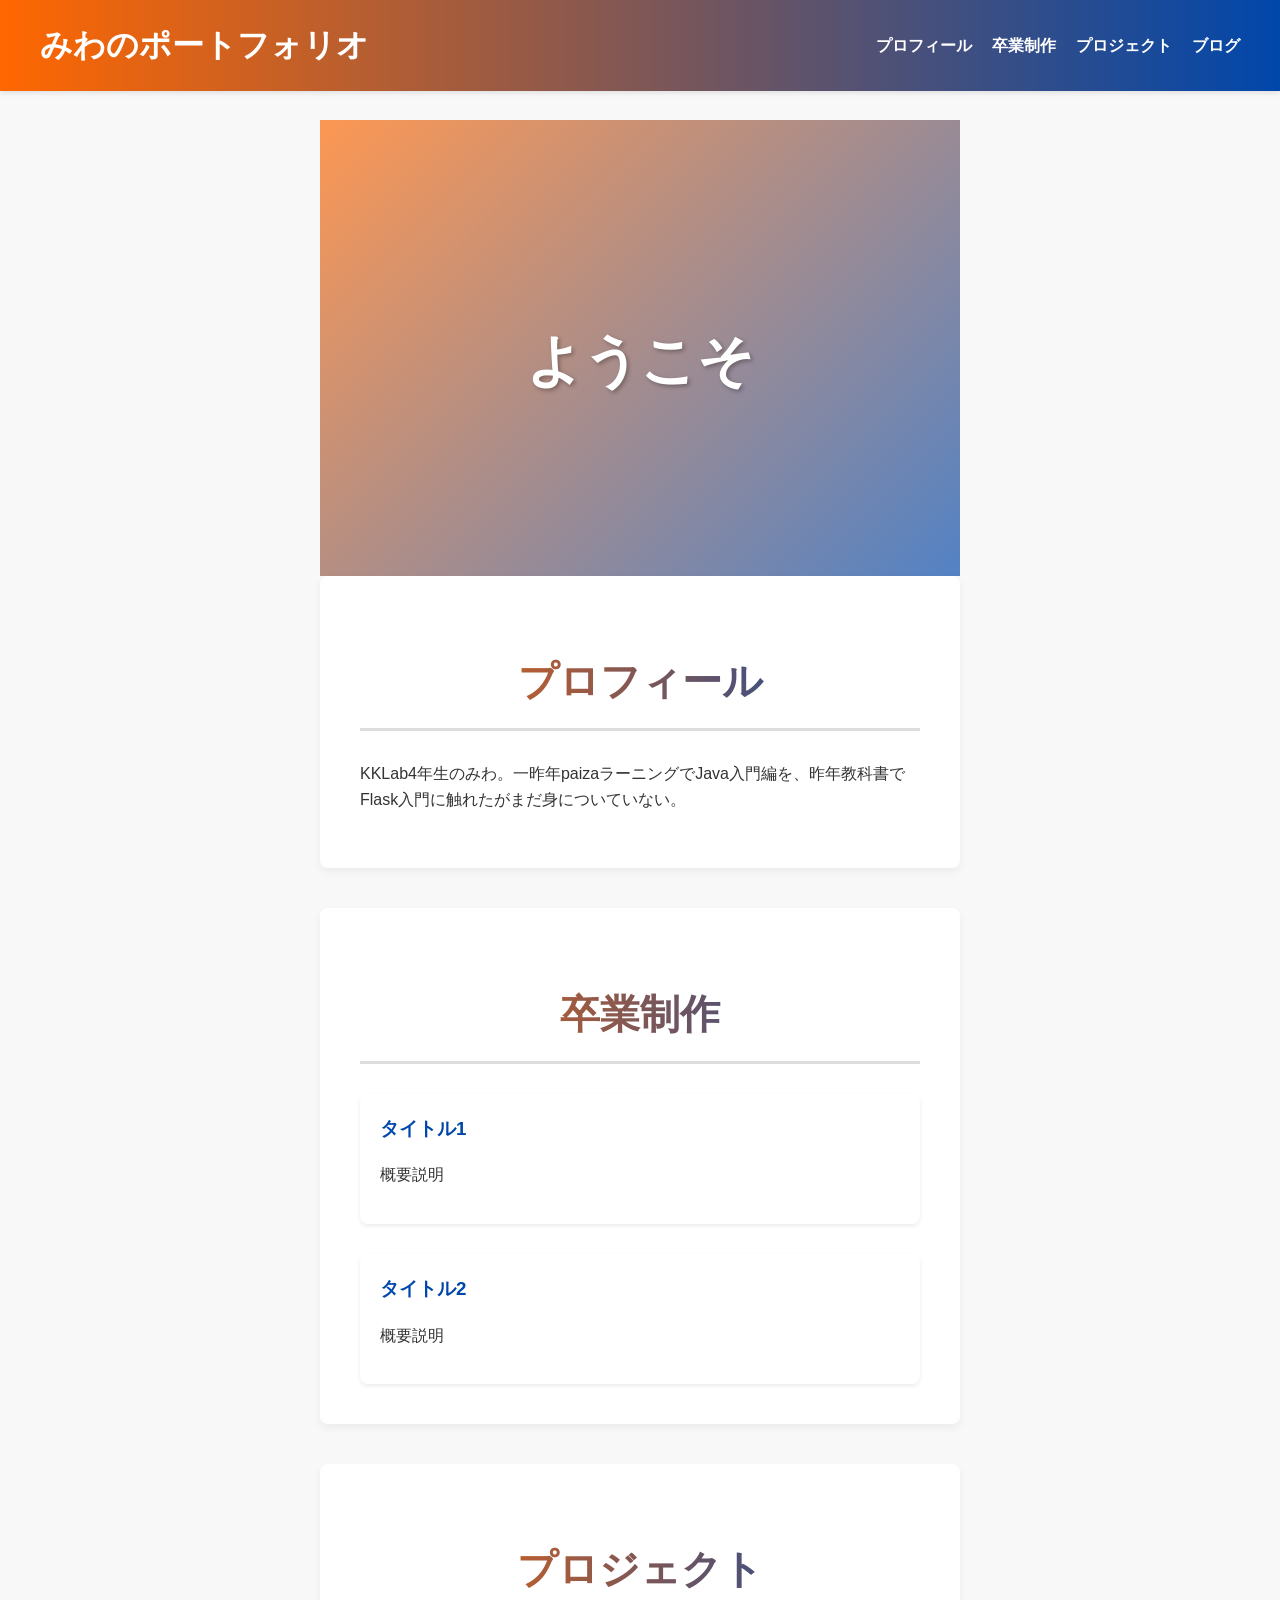
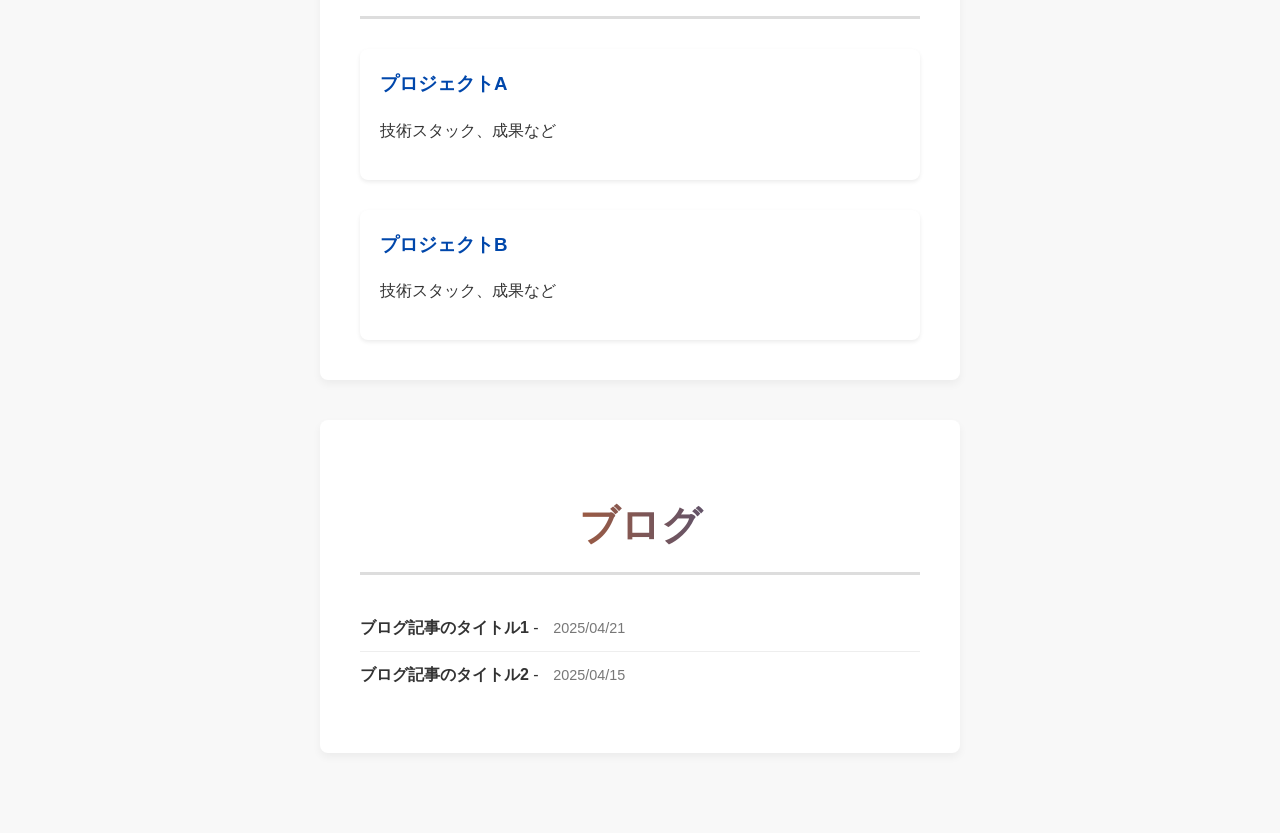
==== index.html @ 7475e679 "commit" ====
<!DOCTYPE html>
<html lang="ja">
<head>
    <meta charset="UTF-8">
    <meta name="viewport" content="width=device-width, initial-scale=1.0">
    <title>ポートフォリオ</title>
    <link rel="stylesheet" href="style.css">
</head>
<body>
    <header>
        <div class="header-inner">
            <h1>みわのポートフォリオ</h1>
            <nav>
                <ul>
                    <li><a href="#profile">プロフィール</a></li>
                    <li><a href="#graduation">卒業制作</a></li>
                    <li><a href="#projects">プロジェクト</a></li>
                    <li><a href="#blog">ブログ</a></li>
                </ul>
            </nav>
        </div>
    </header>

    <main>
        <section id="hero">
            <div class="hero-content">
                <h1>ようこそ</h1>
                <p></p>
            </div>
            <div class="hero-overlay"></div>
        </section>

        <section id="profile" class="content-section">
            <h2>プロフィール</h2>
            <div class="profile-content">
                <p>KKLab4年生のみわ。一昨年paizaラーニングでJava入門編を、昨年教科書でFlask入門に触れたがまだ身についていない。</p>
                </div>
        </section>

        <section id="graduation" class="content-section">
            <h2>卒業制作</h2>
            <div class="graduation-content grid-layout">
                <div class="card">
                    <h3>タイトル1</h3>
                    <p>概要説明</p>
                    </div>
                <div class="card">
                    <h3>タイトル2</h3>
                    <p>概要説明</p>
                    </div>
                </div>
        </section>

        <section id="projects" class="content-section">
            <h2>プロジェクト</h2>
            <div class="projects-content grid-layout">
                <div class="card">
                    <h3>プロジェクトA</h3>
                    <p>技術スタック、成果など</p>
                    </div>
                <div class="card">
                    <h3>プロジェクトB</h3>
                    <p>技術スタック、成果など</p>
                    </div>
                </div>
        </section>

        <section id="blog" class="content-section">
            <h2>ブログ</h2>
            <div class="blog-content list-layout">
                <ul>
                    <li><a href="#">ブログ記事のタイトル1</a> - <span class="date">2025/04/21</span></li>
                    <li><a href="#">ブログ記事のタイトル2</a> - <span class="date">2025/04/15</span></li>
                    </ul>
            </div>
        </section>
    </main>

    <script src="script.js"></script>
</body>
</html>
---- style.css ----
body {
    font-family: 'Segoe UI', Tahoma, Geneva, Verdana, sans-serif;
    margin: 0;
    padding: 0;
    background-color: #f8f8f8;
    color: #333;
    line-height: 1.6;
    overflow-x: hidden; /* 横スクロールを防止 */
}

/* ヘッダー */
header {
    background: linear-gradient(to right, #FF6700, #0047AB);
    color: white;
    padding: 20px 0;
    position: fixed; /* スクロールしても固定 */
    top: 0;
    left: 0;
    width: 100%;
    z-index: 100;
    box-shadow: 0 2px 5px rgba(0, 0, 0, 0.1);
}

.header-inner {
    display: flex;
    justify-content: space-between;
    align-items: center;
    max-width: 1200px;
    margin: 0 auto;
    padding: 0 20px;
}

header h1 {
    margin: 0;
    font-size: 2em;
}

header nav ul {
    list-style: none;
    padding: 0;
    margin: 0;
    display: flex;
}

header nav ul li {
    margin-left: 20px;
}

header nav ul li a {
    color: white;
    text-decoration: none;
    font-weight: bold;
    transition: color 0.3s ease;
}

header nav ul li a:hover {
    color: #eee;
}

/* メインコンテンツ */
main {
    margin-top: 80px; /* ヘッダーの高さ分だけmarginを取る */
    padding: 40px 20px;
    max-width: 1200px;
    margin: 80px auto 0;
}

.content-section {
    background-color: white;
    padding: 40px;
    margin-bottom: 40px;
    border-radius: 8px;
    box-shadow: 0 4px 8px rgba(0, 0, 0, 0.05);
    opacity: 0;
    transform: translateY(20px);
    transition: opacity 0.6s ease-out, transform 0.6s ease-out;
}

.content-section.active {
    opacity: 1;
    transform: translateY(0);
}

.content-section h2 {
    color: #333;
    font-size: 2.5em;
    border-bottom: 3px solid #ddd;
    padding-bottom: 15px;
    margin-bottom: 30px;
    text-align: center;
}

@media (min-width: 768px) { /* PCなどの比較的大きな画面 */
    main {
        padding-left: 25%; /* 左端から25%の位置にコンテンツ開始 */
        padding-right: 25%; /* 右端まで75%の位置でコンテンツ終了 */
    }
}

.content-section h2 {
    color: transparent; /* テキストを透明に */
    background: linear-gradient(to right, #FF6700, #0047AB);
    -webkit-background-clip: text; /* 背景をテキストの形にクリップ (WebKit系ブラウザ) */
    background-clip: text; /* 背景をテキストの形にクリップ (標準) */
    font-size: 2.5em;
    border-bottom: 3px solid #ddd;
    padding-bottom: 15px;
    margin-bottom: 30px;
    text-align: center;
}

/* ヒーローセクション */
#hero {
    background: linear-gradient(135deg, #FF6700aa, #0047ABaa); /* 半透明のグラデーション */
    color: white;
    text-align: center;
    padding: 150px 20px;
    position: relative;
    overflow: hidden;
}

.hero-content {
    position: relative;
    z-index: 1;
}

.hero-content h1 {
    font-size: 3.5em;
    margin-bottom: 20px;
    text-shadow: 2px 2px 4px rgba(0, 0, 0, 0.3);
}

.hero-content p {
    font-size: 1.2em;
    text-shadow: 1px 1px 2px rgba(0, 0, 0, 0.3);
}

.hero-overlay {
    position: absolute;
    top: 0;
    left: 0;
    width: 100%;
    height: 100%;
    background: url('hero-background.jpg') center/cover no-repeat; /* 背景画像を設定 */
    opacity: 0.3; /* 背景の透明度 */
    animation: pulse 5s infinite alternate; /* アニメーション */
}

@keyframes pulse {
    0% { opacity: 0.3; transform: scale(1); }
    100% { opacity: 0.5; transform: scale(1.05); }
}

/* グリッドレイアウト (卒業制作、プロジェクト) */
.grid-layout {
    display: grid;
    grid-template-columns: repeat(auto-fit, minmax(300px, 1fr));
    gap: 30px;
}

.card {
    background-color: #fff;
    padding: 20px;
    border-radius: 8px;
    box-shadow: 0 2px 4px rgba(0, 0, 0, 0.08);
    transition: transform 0.3s ease-in-out;
}

.card:hover {
    transform: translateY(-5px);
}

.card h3 {
    margin-top: 0;
    color: #0047AB;
}

/* リストレイアウト (ブログ) */
.list-layout ul {
    list-style: none;
    padding: 0;
}

.list-layout li {
    padding: 10px 0;
    border-bottom: 1px solid #eee;
}

.list-layout li:last-child {
    border-bottom: none;
}

.list-layout li a {
    color: #333;
    text-decoration: none;
    font-weight: bold;
    transition: color 0.3s ease;
}

.list-layout li a:hover {
    color: #FF6700;
}

.list-layout .date {
    color: #777;
    font-size: 0.9em;
    margin-left: 10px;
}
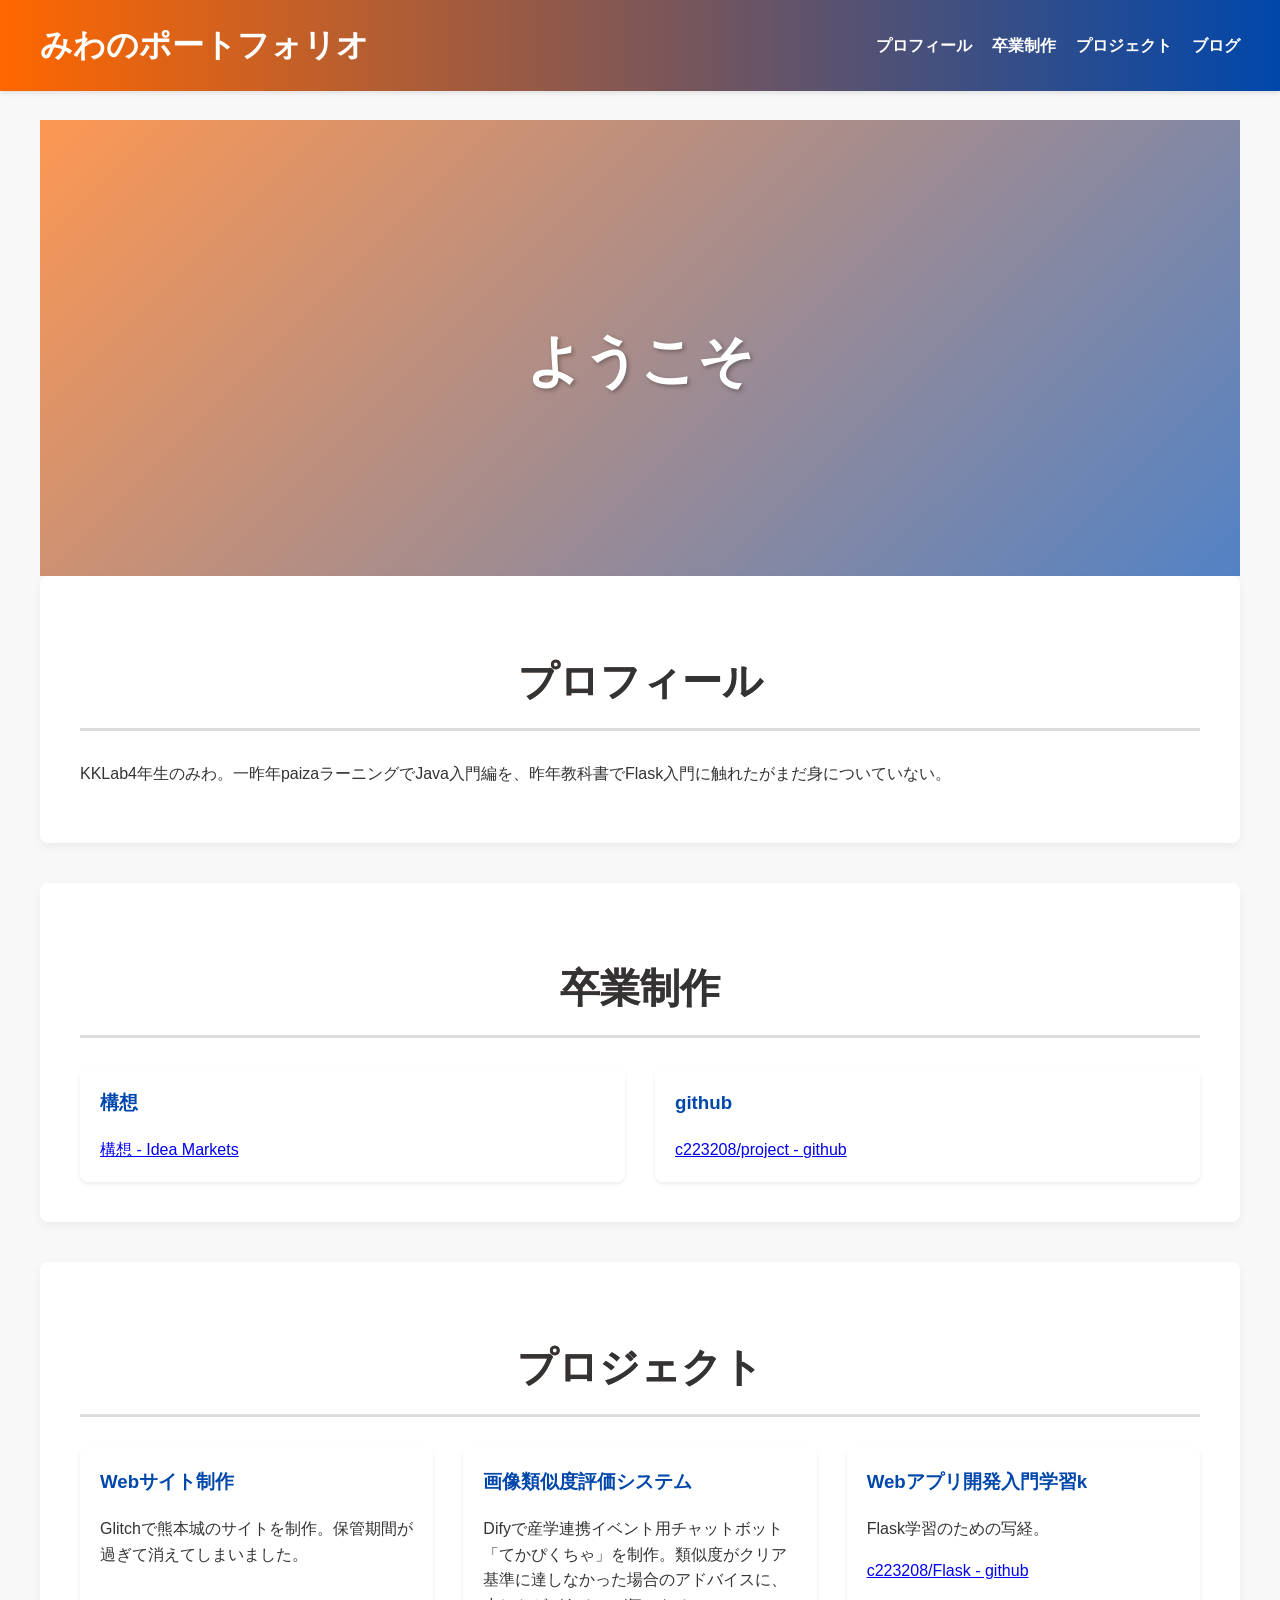
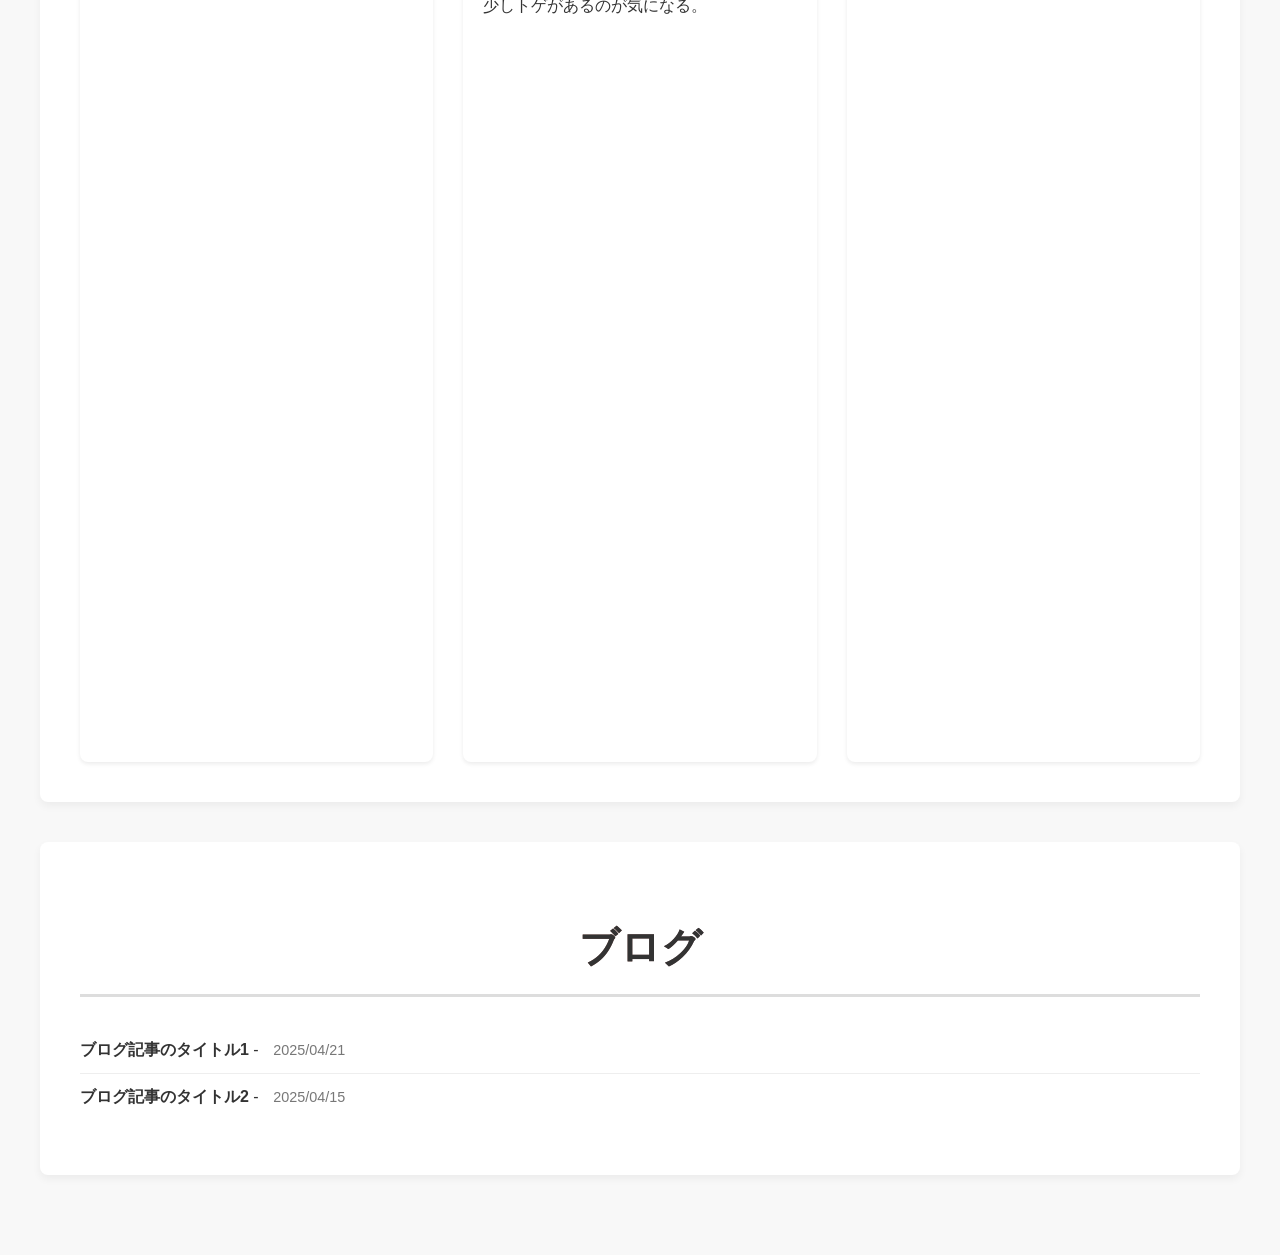
==== commit 820d497b: "commit" ====
--- a/index.html
+++ b/index.html
@@ -41,12 +41,12 @@
             <h2>卒業制作</h2>
             <div class="graduation-content grid-layout">
                 <div class="card">
-                    <h3>タイトル1</h3>
-                    <p>概要説明</p>
+                    <h3>構想</h3>
+                    <a href="https://ideamarkets.info/archives/2006">構想 - Idea Markets</a>
                     </div>
                 <div class="card">
-                    <h3>タイトル2</h3>
-                    <p>概要説明</p>
+                    <h3>github</h3>
+                    <a href="https://github.com/c223208/project">c223208/project - github</a>
                     </div>
                 </div>
         </section>
@@ -55,12 +55,23 @@
             <h2>プロジェクト</h2>
             <div class="projects-content grid-layout">
                 <div class="card">
-                    <h3>プロジェクトA</h3>
-                    <p>技術スタック、成果など</p>
+                    <h3>Webサイト制作</h3>
+                    <p>Glitchで熊本城のサイトを制作。保管期間が過ぎて消えてしまいました。</p>
                     </div>
                 <div class="card">
-                    <h3>プロジェクトB</h3>
-                    <p>技術スタック、成果など</p>
+                    <h3>画像類似度評価システム</h3>
+                    <p>Difyで産学連携イベント用チャットボット「てかぴくちゃ」を制作。類似度がクリア基準に達しなかった場合のアドバイスに、少しトゲがあるのが気になる。</p>
+                    <iframe
+                        src="https://udify.app/chatbot/2Yaz4Wfo684kSqcJ"
+                        style="width: 100%; height: 100%; min-height: 700px"
+                        frameborder="0"
+                        allow="microphone">
+                    </iframe>
+                    </div>
+                <div class="card">
+                    <h3>Webアプリ開発入門学習k</h3>
+                    <p>Flask学習のための写経。</p>
+                    <a href="https://github.com/c223208/Flask">c223208/Flask - github</a>
                     </div>
                 </div>
         </section>
--- a/style.css
+++ b/style.css
@@ -58,37 +58,6 @@
 }
 
 /* メインコンテンツ */
-main {
-    margin-top: 80px; /* ヘッダーの高さ分だけmarginを取る */
-    padding: 40px 20px;
-    max-width: 1200px;
-    margin: 80px auto 0;
-}
-
-.content-section {
-    background-color: white;
-    padding: 40px;
-    margin-bottom: 40px;
-    border-radius: 8px;
-    box-shadow: 0 4px 8px rgba(0, 0, 0, 0.05);
-    opacity: 0;
-    transform: translateY(20px);
-    transition: opacity 0.6s ease-out, transform 0.6s ease-out;
-}
-
-.content-section.active {
-    opacity: 1;
-    transform: translateY(0);
-}
-
-.content-section h2 {
-    color: #333;
-    font-size: 2.5em;
-    border-bottom: 3px solid #ddd;
-    padding-bottom: 15px;
-    margin-bottom: 30px;
-    text-align: center;
-}
 
 @media (min-width: 768px) { /* PCなどの比較的大きな画面 */
     main {
@@ -109,6 +78,39 @@
     text-align: center;
 }
 
+main {
+    margin-top: 80px; /* ヘッダーの高さ分だけmarginを取る */
+    padding: 40px 20px;
+    max-width: 1200px;
+    margin: 80px auto 0;
+}
+
+.content-section {
+    background-color: white;
+    padding: 40px;
+    margin-bottom: 40px;
+    border-radius: 8px;
+    box-shadow: 0 4px 8px rgba(0, 0, 0, 0.05);
+    opacity: 0;
+    transform: translateY(20px);
+    transition: opacity 0.6s ease-out, transform 0.6s ease-out;
+}
+
+.content-section.active {
+    opacity: 1;
+    transform: translateY(0);
+}
+
+.content-section h2 {
+    color: #333;
+    font-size: 2.5em;
+    border-bottom: 3px solid #ddd;
+    padding-bottom: 15px;
+    margin-bottom: 30px;
+    text-align: center;
+}
+
+
 /* ヒーローセクション */
 #hero {
     background: linear-gradient(135deg, #FF6700aa, #0047ABaa); /* 半透明のグラデーション */
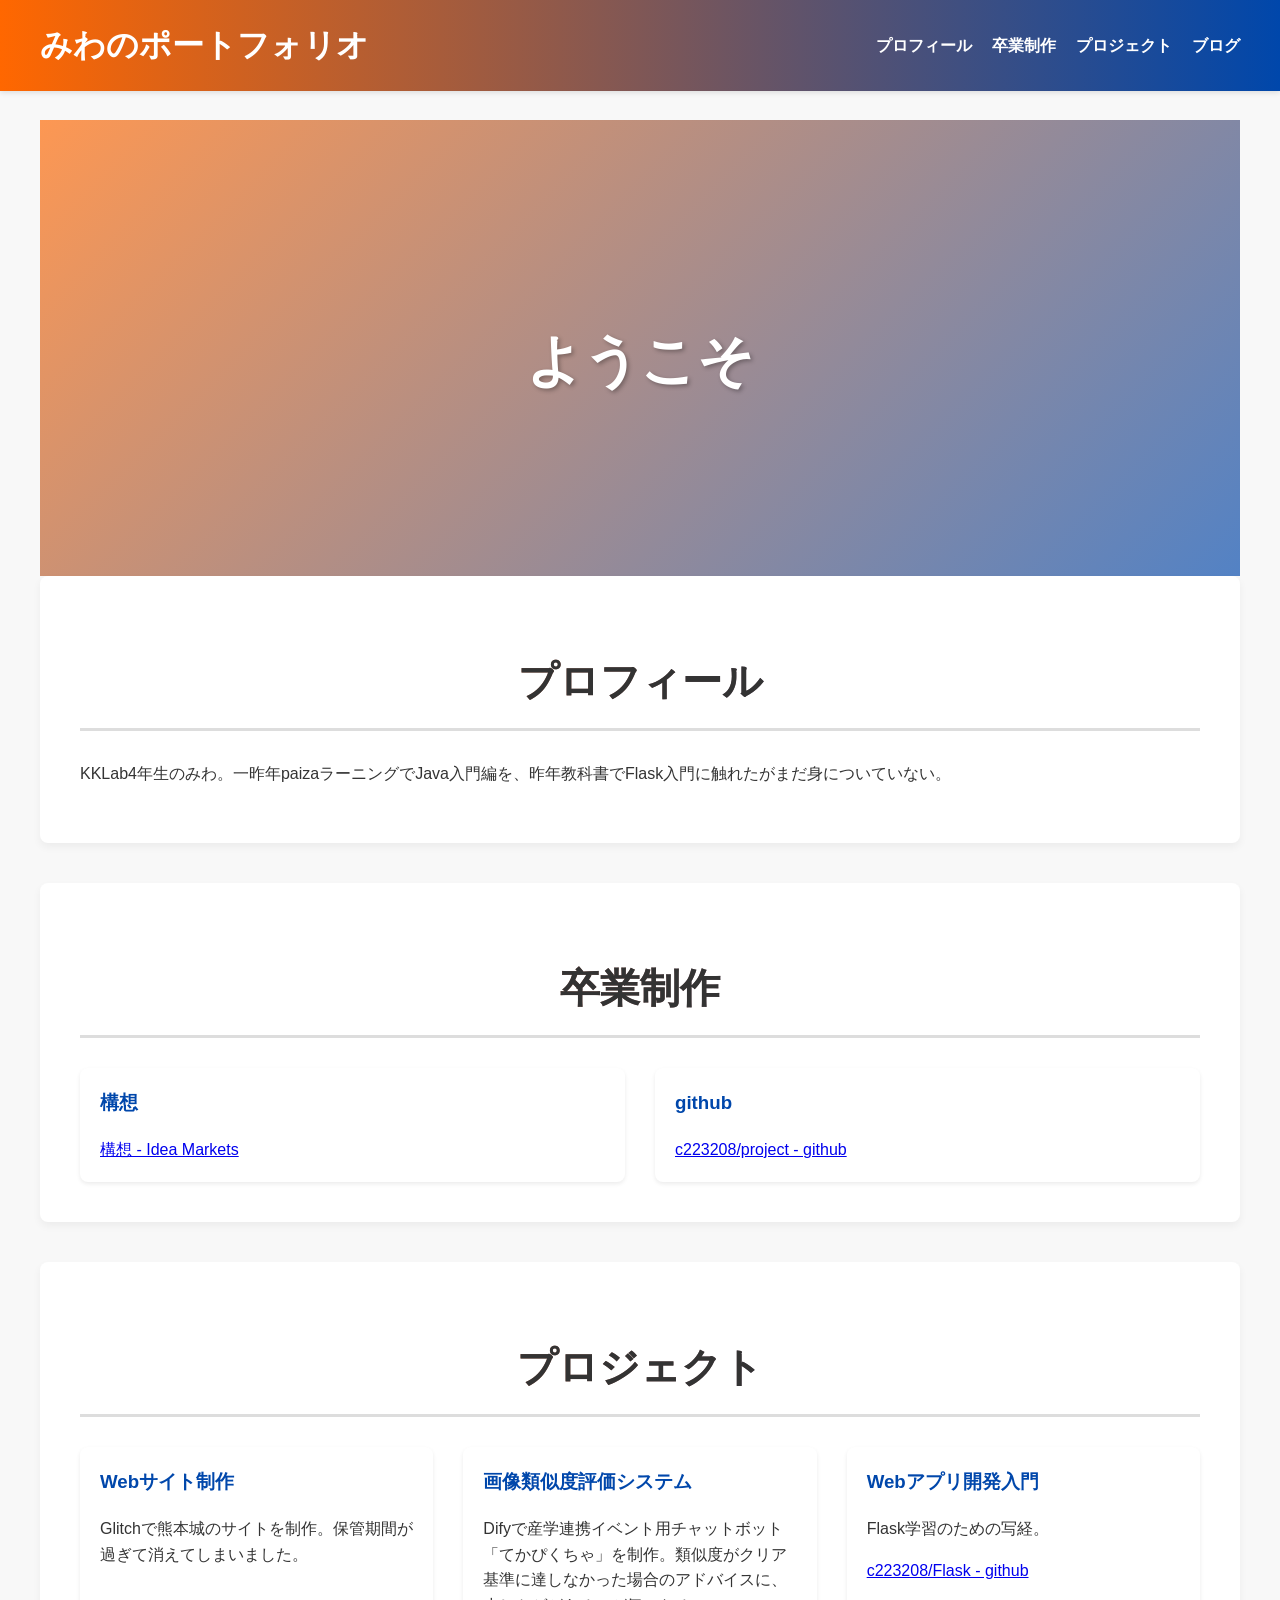
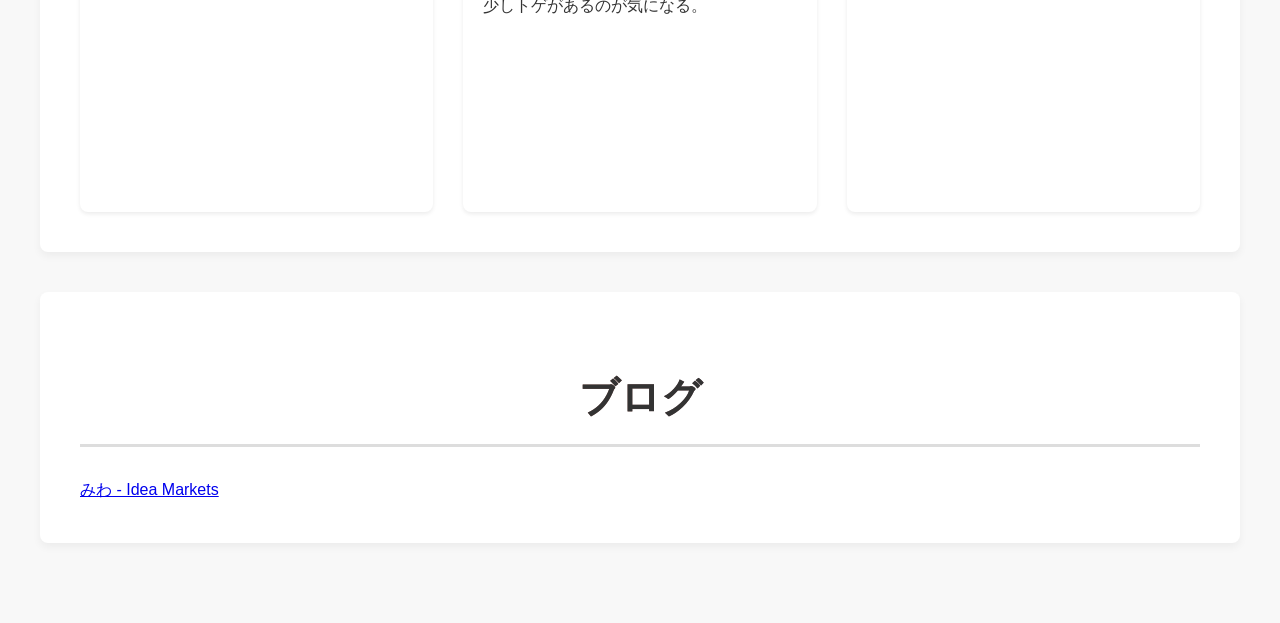
==== commit 030f520e: "commit" ====
--- a/index.html
+++ b/index.html
@@ -63,13 +63,13 @@
                     <p>Difyで産学連携イベント用チャットボット「てかぴくちゃ」を制作。類似度がクリア基準に達しなかった場合のアドバイスに、少しトゲがあるのが気になる。</p>
                     <iframe
                         src="https://udify.app/chatbot/2Yaz4Wfo684kSqcJ"
-                        style="width: 100%; height: 100%; min-height: 700px"
+                        style="width: 100%; height: 100%; min-height: 100px"
                         frameborder="0"
                         allow="microphone">
                     </iframe>
                     </div>
                 <div class="card">
-                    <h3>Webアプリ開発入門学習k</h3>
+                    <h3>Webアプリ開発入門</h3>
                     <p>Flask学習のための写経。</p>
                     <a href="https://github.com/c223208/Flask">c223208/Flask - github</a>
                     </div>
@@ -79,10 +79,7 @@
         <section id="blog" class="content-section">
             <h2>ブログ</h2>
             <div class="blog-content list-layout">
-                <ul>
-                    <li><a href="#">ブログ記事のタイトル1</a> - <span class="date">2025/04/21</span></li>
-                    <li><a href="#">ブログ記事のタイトル2</a> - <span class="date">2025/04/15</span></li>
-                    </ul>
+                <a href="https://ideamarkets.info/archives/author/mmiwa">みわ - Idea Markets</a>
             </div>
         </section>
     </main>
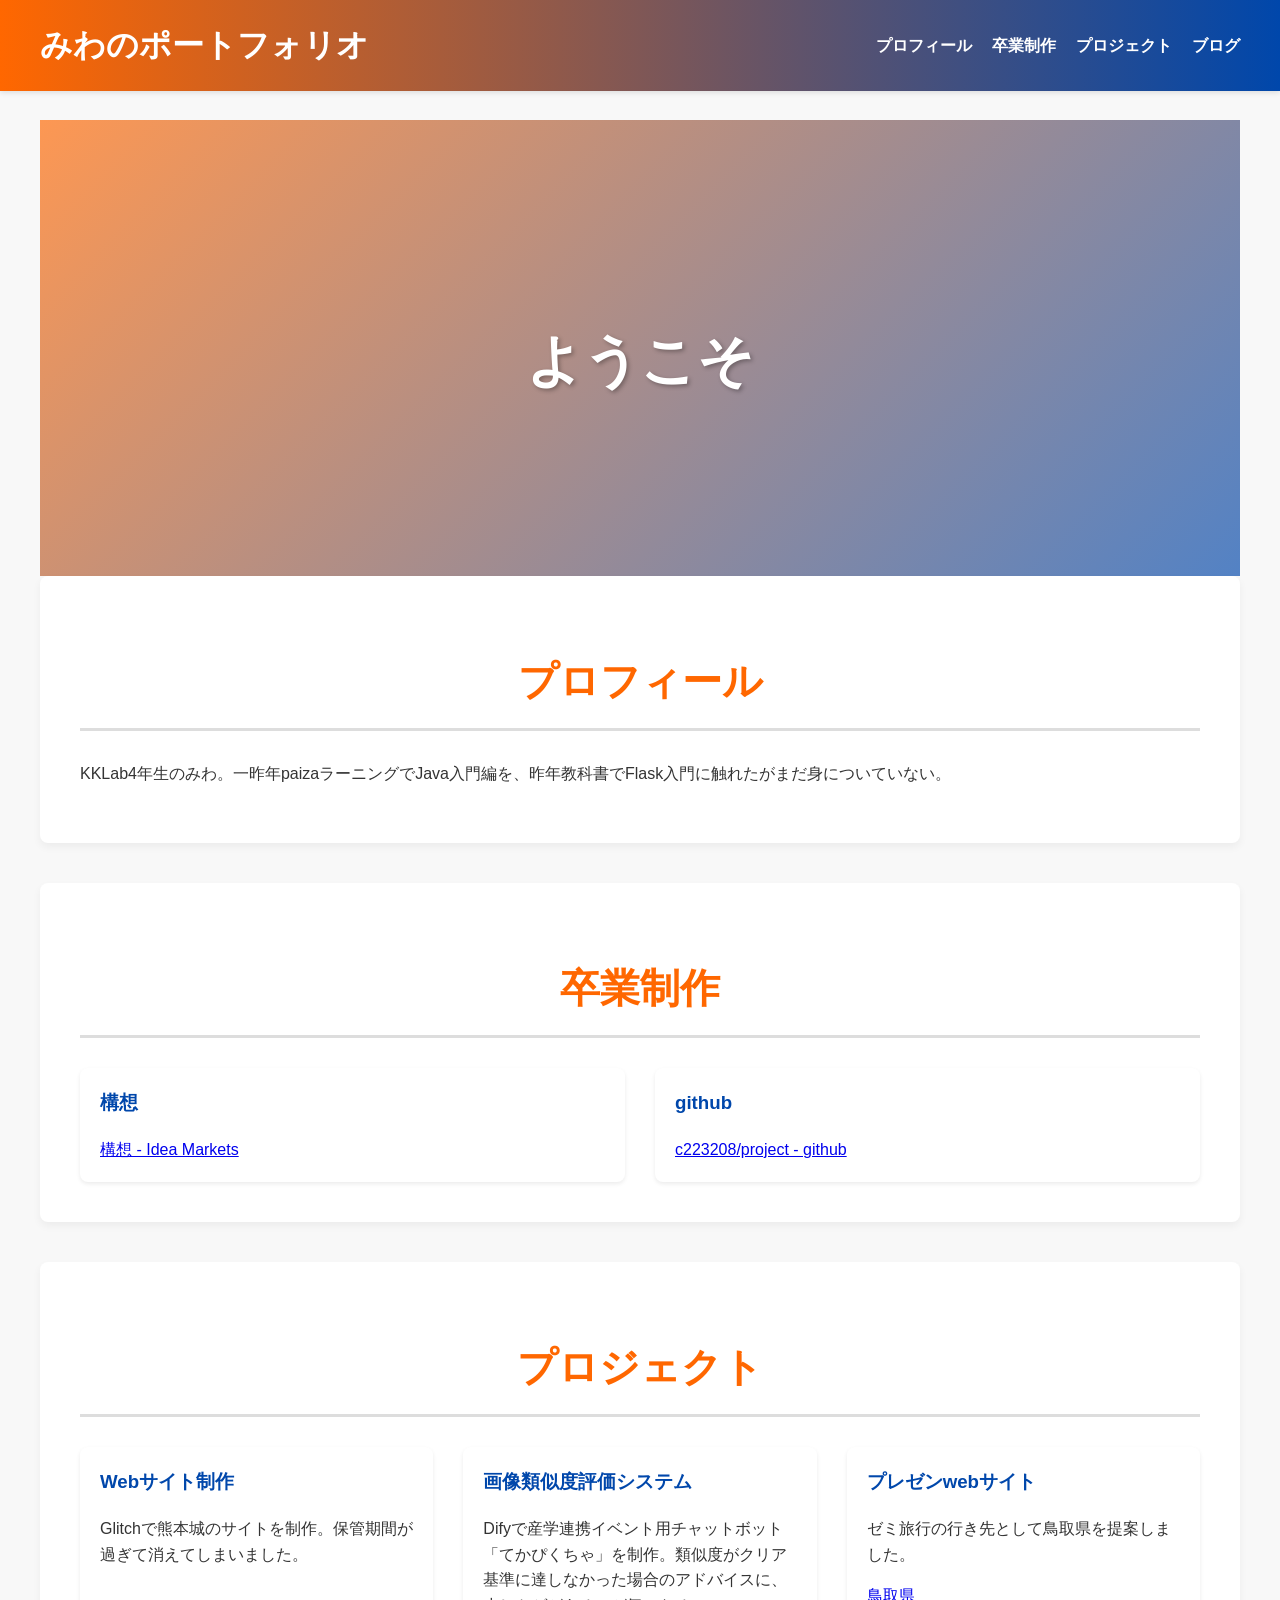
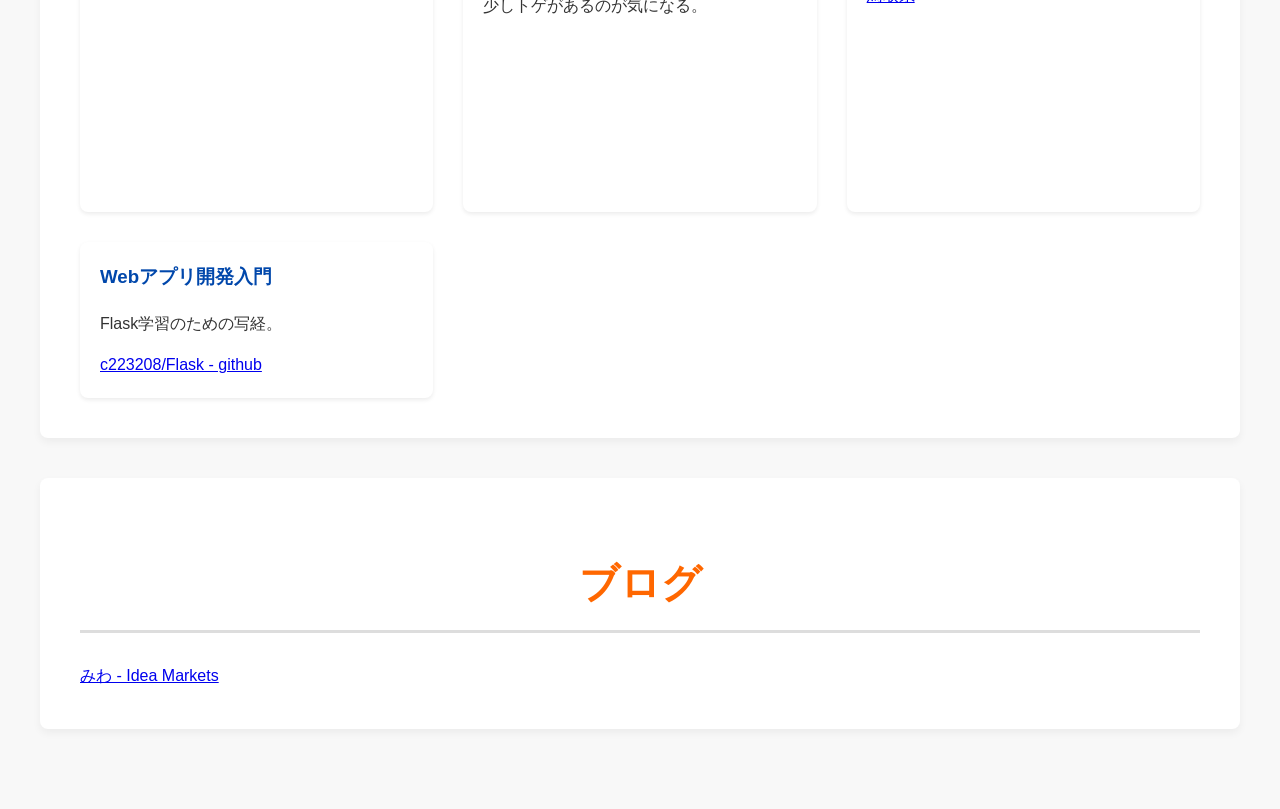
==== commit e9794753: "commit" ====
--- a/index.html
+++ b/index.html
@@ -69,6 +69,11 @@
                     </iframe>
                     </div>
                 <div class="card">
+                    <h3>プレゼンwebサイト</h3>
+                    <p>ゼミ旅行の行き先として鳥取県を提案しました。</p>
+                    <a href="tottori.html">鳥取県</a>
+                </div>
+                <div class="card">
                     <h3>Webアプリ開発入門</h3>
                     <p>Flask学習のための写経。</p>
                     <a href="https://github.com/c223208/Flask">c223208/Flask - github</a>
--- a/style.css
+++ b/style.css
@@ -66,18 +66,6 @@
     }
 }
 
-.content-section h2 {
-    color: transparent; /* テキストを透明に */
-    background: linear-gradient(to right, #FF6700, #0047AB);
-    -webkit-background-clip: text; /* 背景をテキストの形にクリップ (WebKit系ブラウザ) */
-    background-clip: text; /* 背景をテキストの形にクリップ (標準) */
-    font-size: 2.5em;
-    border-bottom: 3px solid #ddd;
-    padding-bottom: 15px;
-    margin-bottom: 30px;
-    text-align: center;
-}
-
 main {
     margin-top: 80px; /* ヘッダーの高さ分だけmarginを取る */
     padding: 40px 20px;
@@ -102,7 +90,7 @@
 }
 
 .content-section h2 {
-    color: #333;
+    color: #FF6700;
     font-size: 2.5em;
     border-bottom: 3px solid #ddd;
     padding-bottom: 15px;
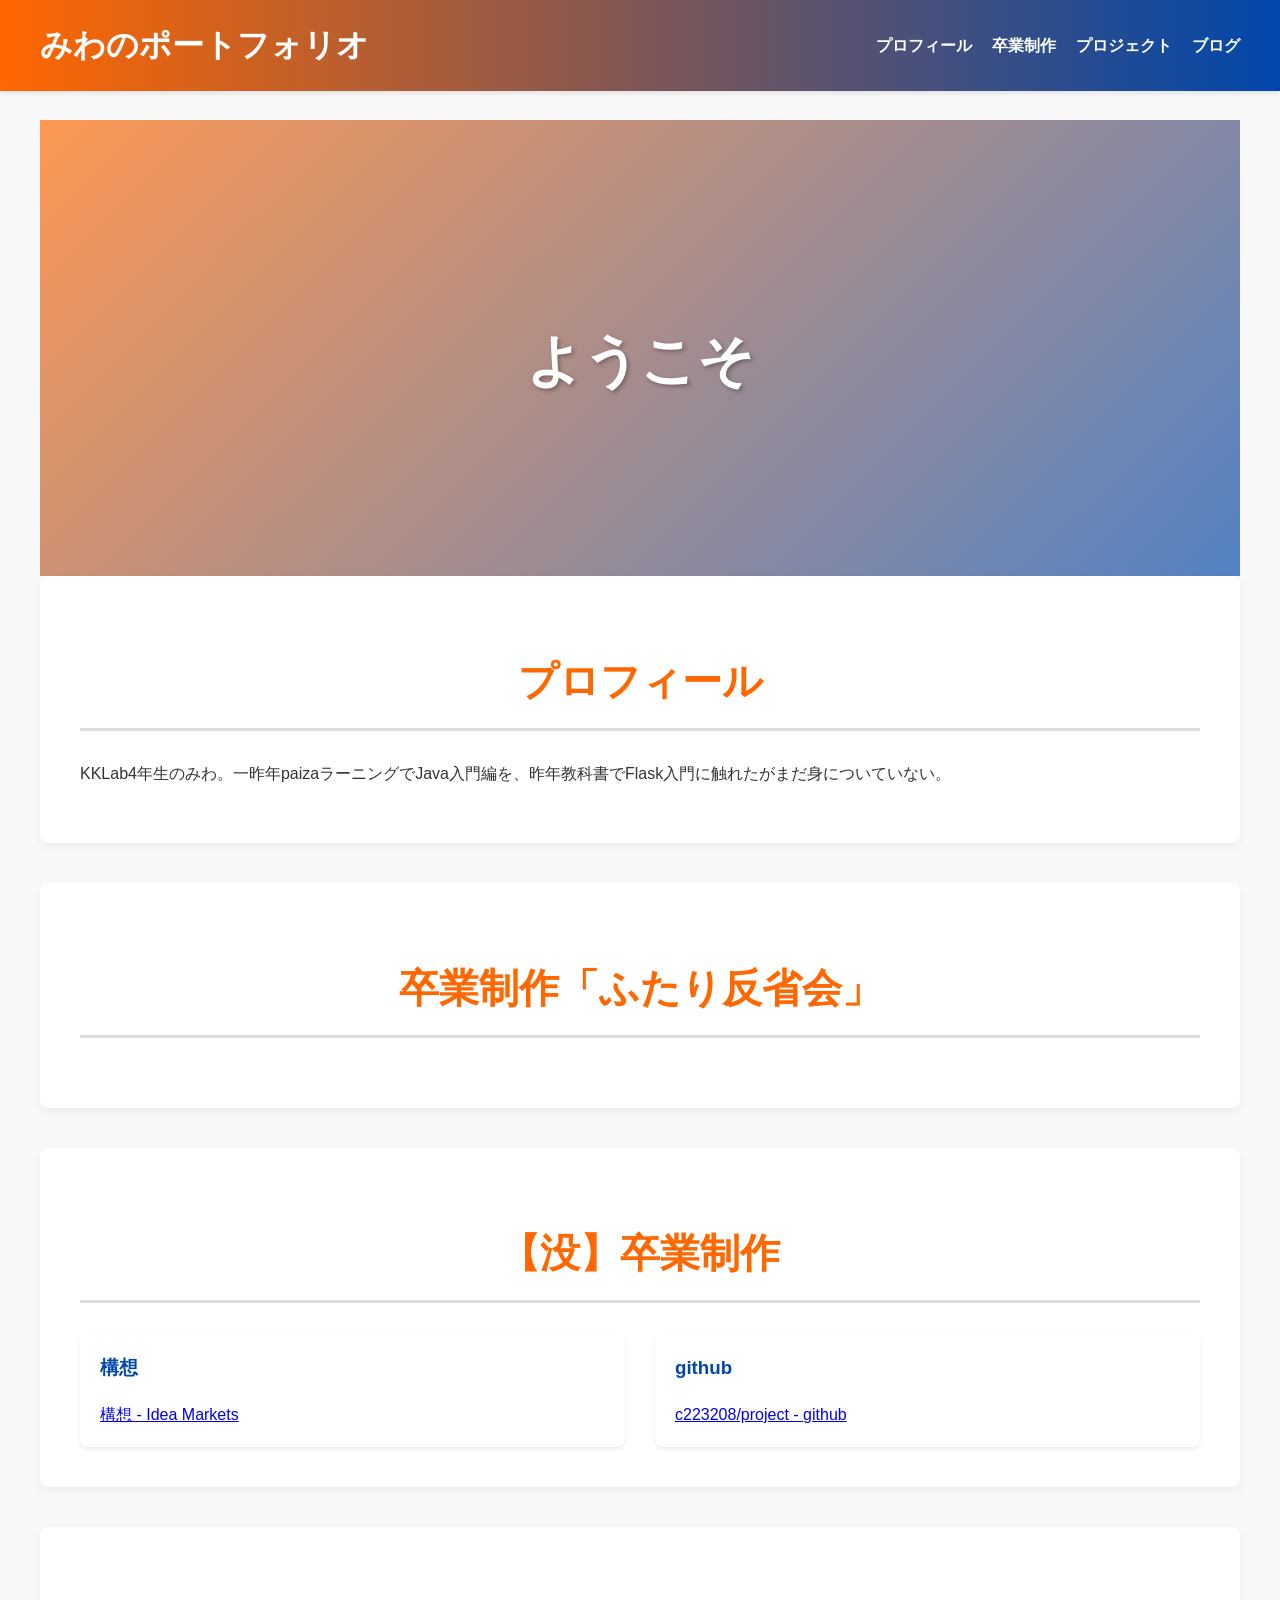
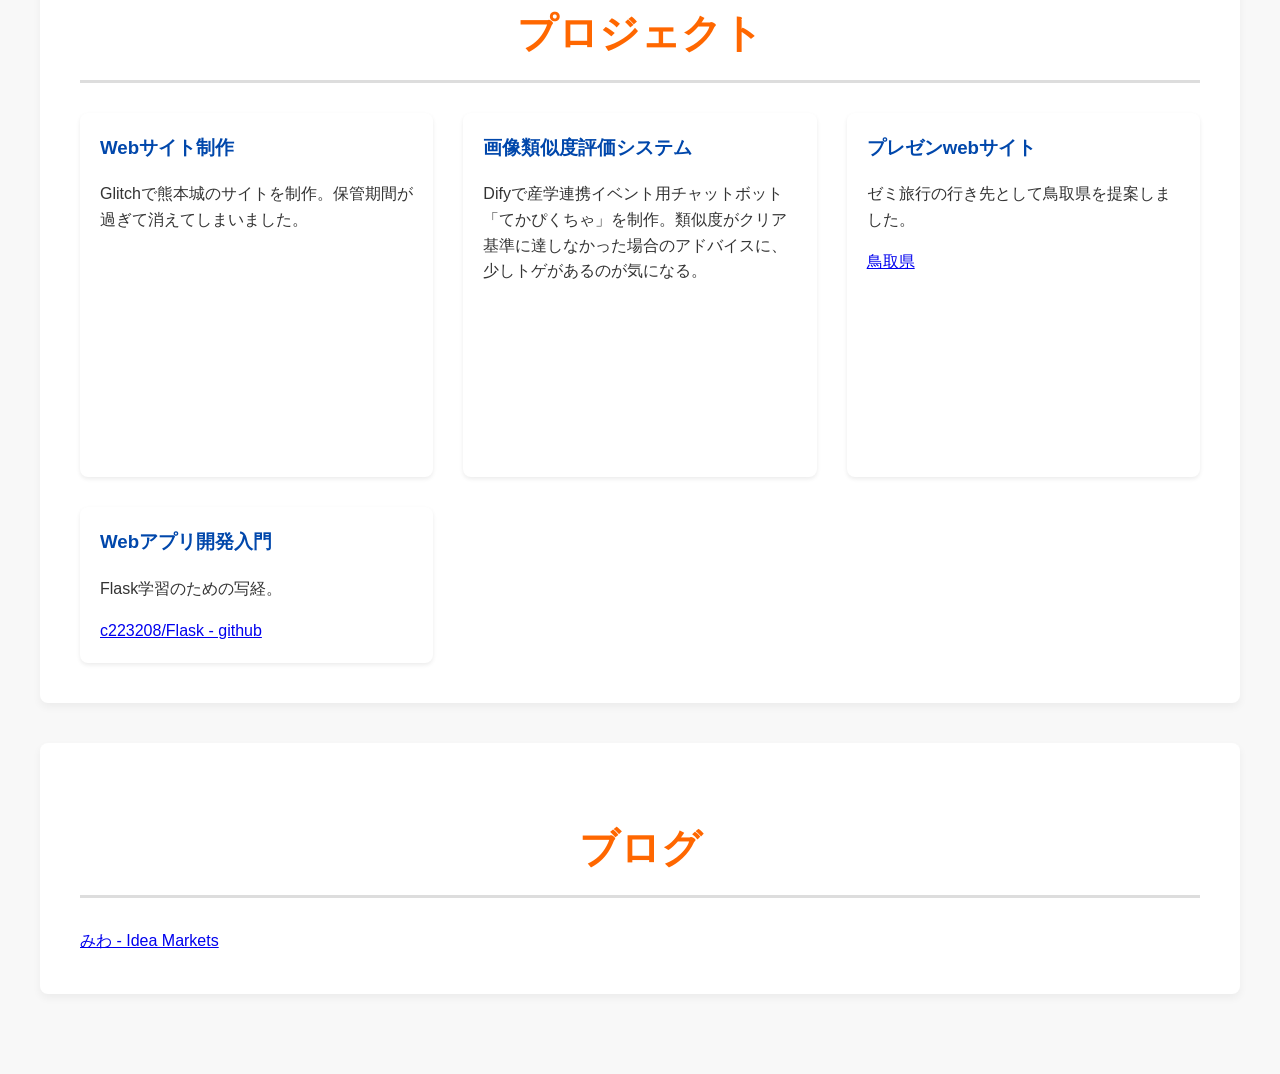
==== commit 307ae57b: "commit" ====
--- a/index.html
+++ b/index.html
@@ -36,9 +36,14 @@
                 <p>KKLab4年生のみわ。一昨年paizaラーニングでJava入門編を、昨年教科書でFlask入門に触れたがまだ身についていない。</p>
                 </div>
         </section>
+        
+        <section id="graduation" class="content-section">
+            <h2>卒業制作「ふたり反省会」</h2>
+            
+        </section>
 
-        <section id="graduation" class="content-section">
-            <h2>卒業制作</h2>
+        <section id="graduation00" class="content-section">
+            <h2>【没】卒業制作</h2>
             <div class="graduation-content grid-layout">
                 <div class="card">
                     <h3>構想</h3>
@@ -71,7 +76,7 @@
                 <div class="card">
                     <h3>プレゼンwebサイト</h3>
                     <p>ゼミ旅行の行き先として鳥取県を提案しました。</p>
-                    <a href="tottori.html">鳥取県</a>
+                    <a href="https://c223208.github.io/tottori/">鳥取県</a>
                 </div>
                 <div class="card">
                     <h3>Webアプリ開発入門</h3>
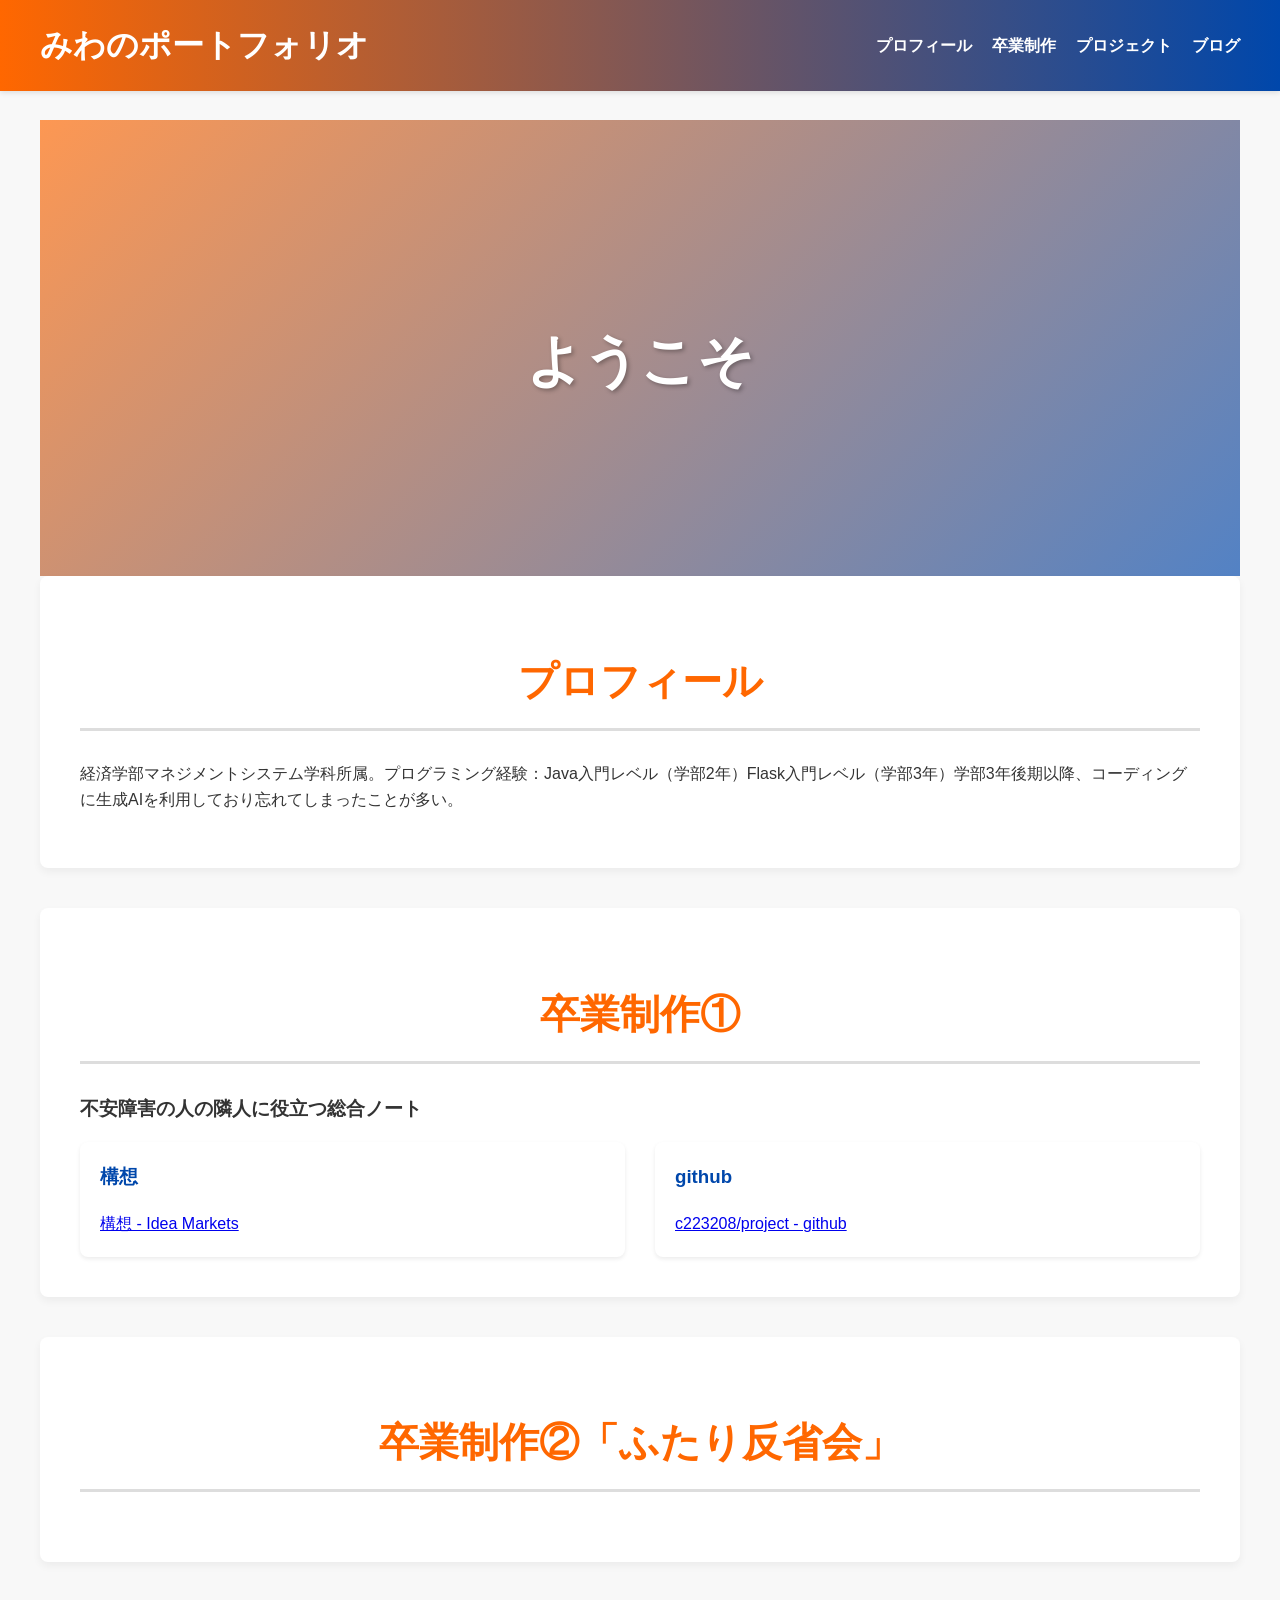
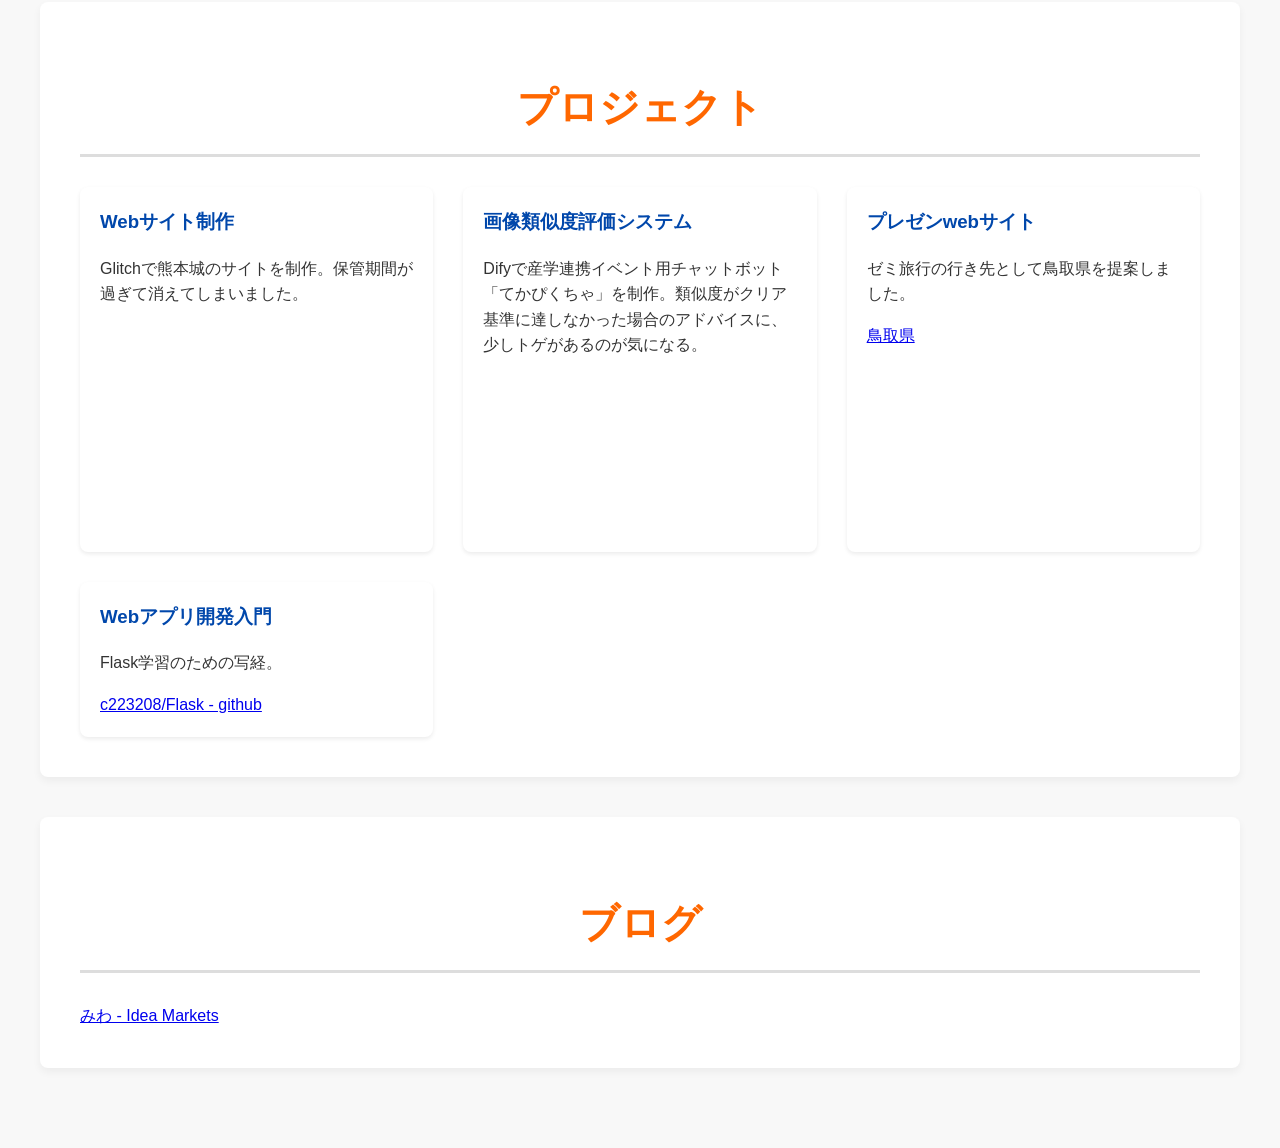
==== commit 7b681925: "commit" ====
--- a/index.html
+++ b/index.html
@@ -33,17 +33,13 @@
         <section id="profile" class="content-section">
             <h2>プロフィール</h2>
             <div class="profile-content">
-                <p>KKLab4年生のみわ。一昨年paizaラーニングでJava入門編を、昨年教科書でFlask入門に触れたがまだ身についていない。</p>
+                <p>経済学部マネジメントシステム学科所属。プログラミング経験：Java入門レベル（学部2年）Flask入門レベル（学部3年）学部3年後期以降、コーディングに生成AIを利用しており忘れてしまったことが多い。</p>
                 </div>
-        </section>
-        
-        <section id="graduation" class="content-section">
-            <h2>卒業制作「ふたり反省会」</h2>
-            
         </section>
 
         <section id="graduation00" class="content-section">
-            <h2>【没】卒業制作</h2>
+            <h2>卒業制作①</h2>
+            <h3>不安障害の人の隣人に役立つ総合ノート</h3>
             <div class="graduation-content grid-layout">
                 <div class="card">
                     <h3>構想</h3>
@@ -54,6 +50,11 @@
                     <a href="https://github.com/c223208/project">c223208/project - github</a>
                     </div>
                 </div>
+        </section>
+     
+        <section id="graduation" class="content-section">
+            <h2>卒業制作②「ふたり反省会」</h2>
+            
         </section>
 
         <section id="projects" class="content-section">
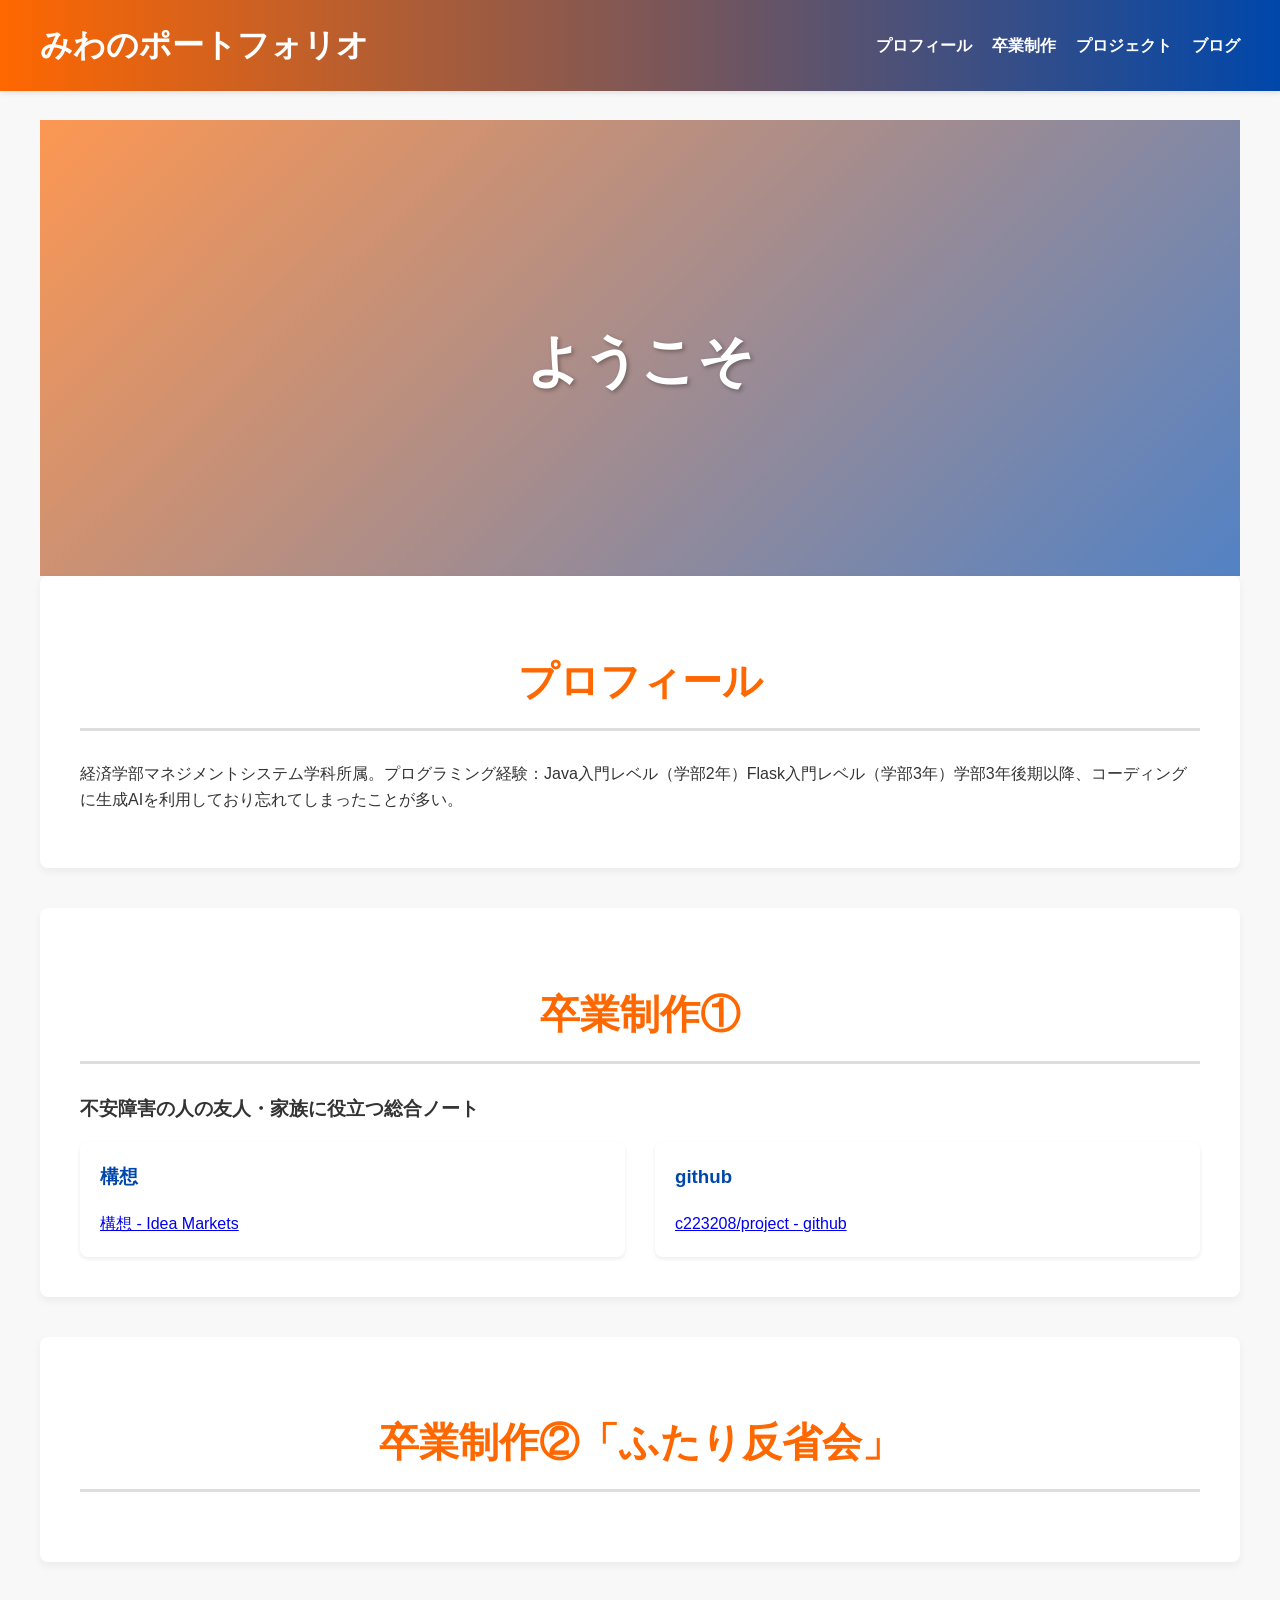
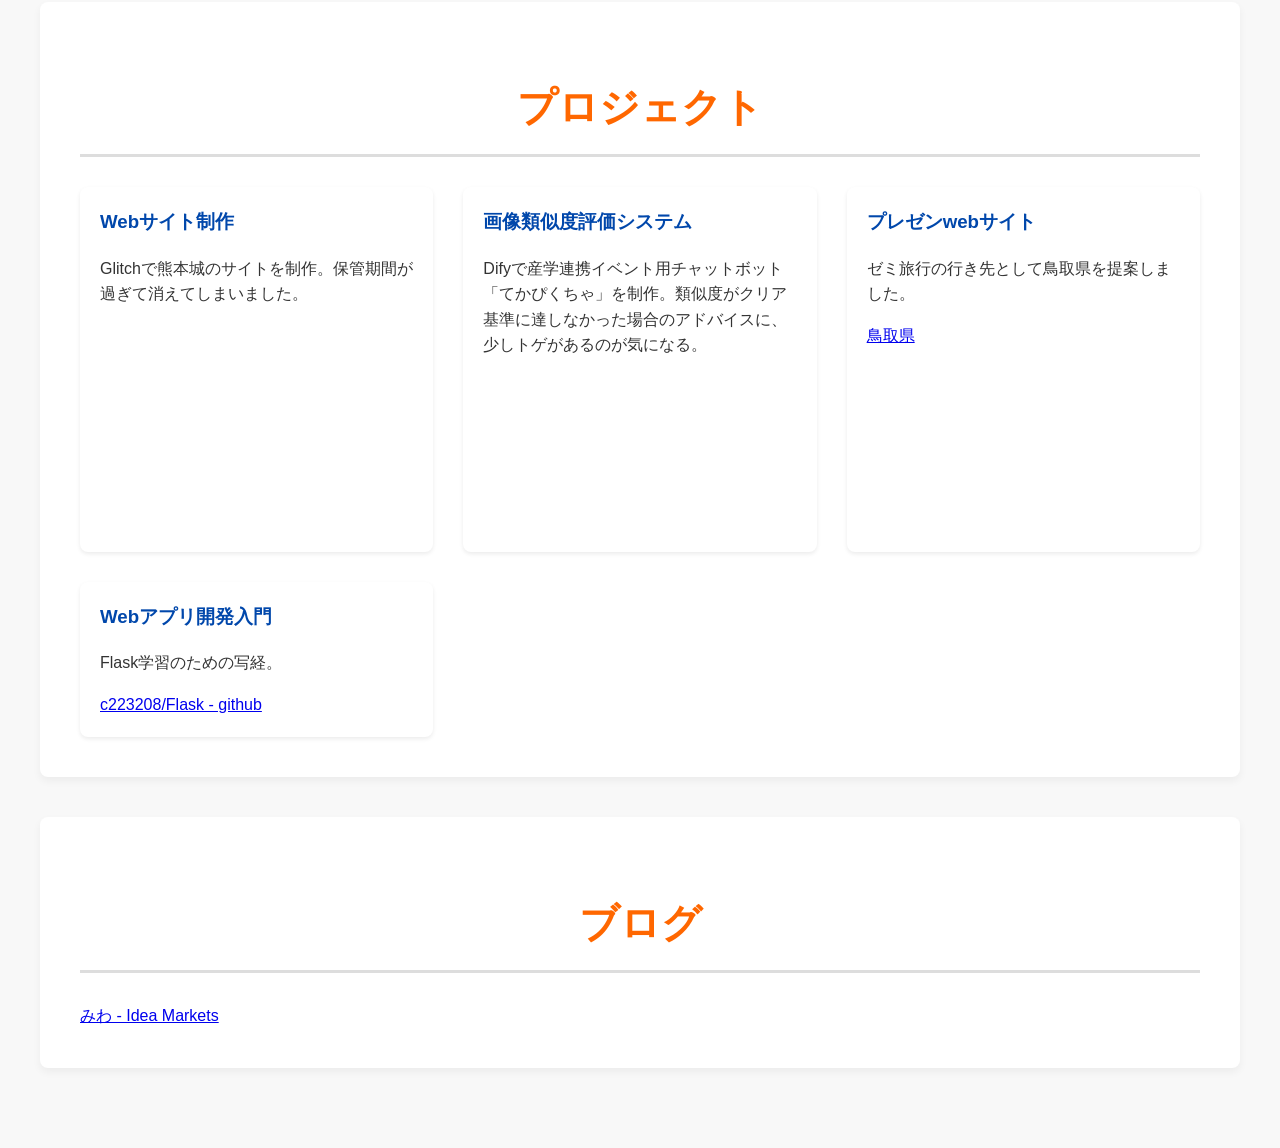
==== commit 0e5303c6: "Update graduation project title in index.html" ====
--- a/index.html
+++ b/index.html
@@ -39,7 +39,7 @@
 
         <section id="graduation00" class="content-section">
             <h2>卒業制作①</h2>
-            <h3>不安障害の人の隣人に役立つ総合ノート</h3>
+            <h3>不安障害の人の友人・家族に役立つ総合ノート</h3>
             <div class="graduation-content grid-layout">
                 <div class="card">
                     <h3>構想</h3>
@@ -97,4 +97,4 @@
 
     <script src="script.js"></script>
 </body>
-</html>+</html>
